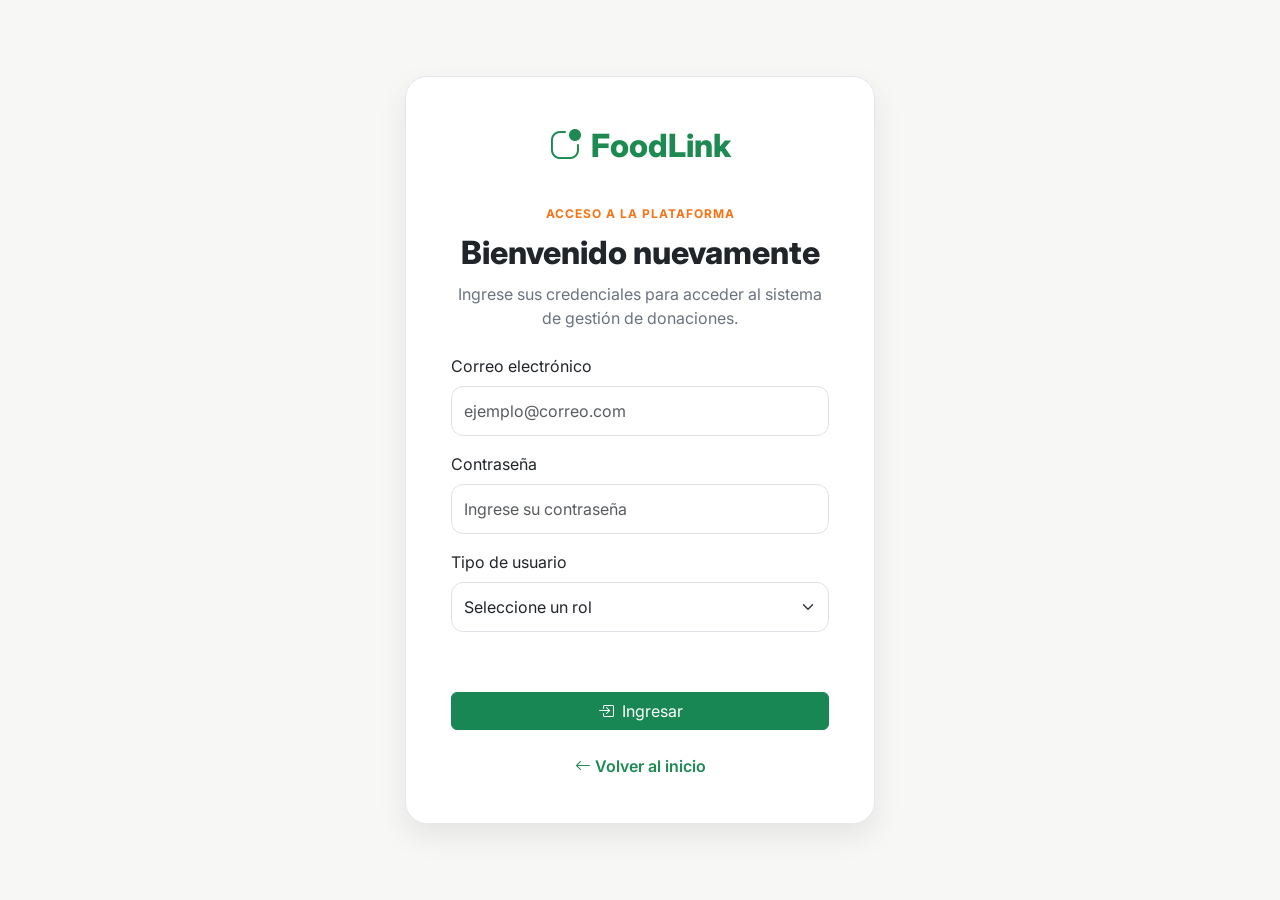
==== login.html @ cddbc554 "Agrega página de inicio y login" ====
<!DOCTYPE html>
<html lang="es">

<head>
    <meta charset="UTF-8">
    <meta name="viewport" content="width=device-width, initial-scale=1.0">
    <title>FoodLink - Login</title>

    <link href="https://cdn.jsdelivr.net/npm/bootstrap@5.3.0/dist/css/bootstrap.min.css" rel="stylesheet">
    <link href="https://cdn.jsdelivr.net/npm/bootstrap-icons@1.11.0/font/bootstrap-icons.css" rel="stylesheet">
    <link href="https://fonts.googleapis.com/css2?family=Inter:wght@400;500;600;700;800&display=swap" rel="stylesheet">

    <link rel="stylesheet" href="./css/login.css">
</head>

<body>

    <main class="login-page">

        <section class="login-card">

            <a href="index.html" class="login-logo">
                <i class="bi bi-app-indicator"></i>
                FoodLink
            </a>

            <div class="text-center mb-4">
                <span class="login-etiqueta">Acceso a la plataforma</span>
                <h1 class="login-title">Bienvenido nuevamente</h1>
                <p class="login-description">
                    Ingrese sus credenciales para acceder al sistema de gestión de donaciones.
                </p>
            </div>

            <form id="loginForm">
                <div class="mb-3">
                    <label for="correo" class="form-label">Correo electrónico</label>
                    <input type="email" class="form-control login-input" id="correo"
                        placeholder="ejemplo@correo.com">
                </div>

                <div class="mb-3">
                    <label for="password" class="form-label">Contraseña</label>
                    <input type="password" class="form-control login-input" id="password"
                        placeholder="Ingrese su contraseña">
                </div>

                <div class="mb-4">
                    <label for="rol" class="form-label">Tipo de usuario</label>
                    <select class="form-select login-input" id="rol">
                        <option value="">Seleccione un rol</option>
                        <option value="donante">Donante</option>
                        <option value="beneficiario">Beneficiario</option>
                        <option value="administrador">Administrador</option>
                    </select>
                </div>

                <p id="mensajeLogin" class="mensaje-login"></p>

                <button type="submit" class="btn btn-success w-100 login-button">
                    <i class="bi bi-box-arrow-in-right me-2"></i>Ingresar
                </button>
            </form>

            <div class="text-center mt-4">
                <a href="index.html" class="volver-link">
                    <i class="bi bi-arrow-left me-1"></i>Volver al inicio
                </a>
            </div>

        </section>

    </main>

    <script src="./js/login.js"></script>
</body>

</html>
---- css/login.css ----
:root{
    --brand-green:#1D8A52;
    --brand-orange:#F97316;
    --bg:#F7F8F6;
    --border:#E5E7EB;
}

*{
    margin:0;
    padding:0;
    box-sizing:border-box;
    font-family:"Inter",sans-serif;
}

body{
    background:var(--bg);
}

.login-page{
    min-height:100vh;
    display:flex;
    justify-content:center;
    align-items:center;
    padding:40px 20px;
}

.login-card{
    width:100%;
    max-width:470px;
    background:#fff;
    border:1px solid var(--border);
    border-radius:22px;
    padding:45px;
    box-shadow:0 12px 30px rgba(0,0,0,.08);
}

.login-logo{
    display:flex;
    justify-content:center;
    align-items:center;
    gap:10px;
    color:var(--brand-green);
    text-decoration:none;
    font-size:2rem;
    font-weight:800;
    margin-bottom:30px;
}

.login-etiqueta{
    color:var(--brand-orange);
    text-transform:uppercase;
    letter-spacing:1px;
    font-size:.75rem;
    font-weight:700;
}

.login-title{
    margin-top:10px;
    font-size:2rem;
    font-weight:800;
}

.login-description{
    color:#6B7280;
    margin-top:10px;
}

.login-input{
    border-radius:12px;
    padding:12px;
}

.login-input:focus{
    border-color:var(--brand-green);
    box-shadow:0 0 0 .2rem rgba(29,138,82,.2);
}

.mensaje-login{
    color:#dc3545;
    font-size:.9rem;
    text-align:center;
    min-height:20px;
}

.volver-link{
    text-decoration:none;
    color:var(--brand-green);
    font-weight:600;
}
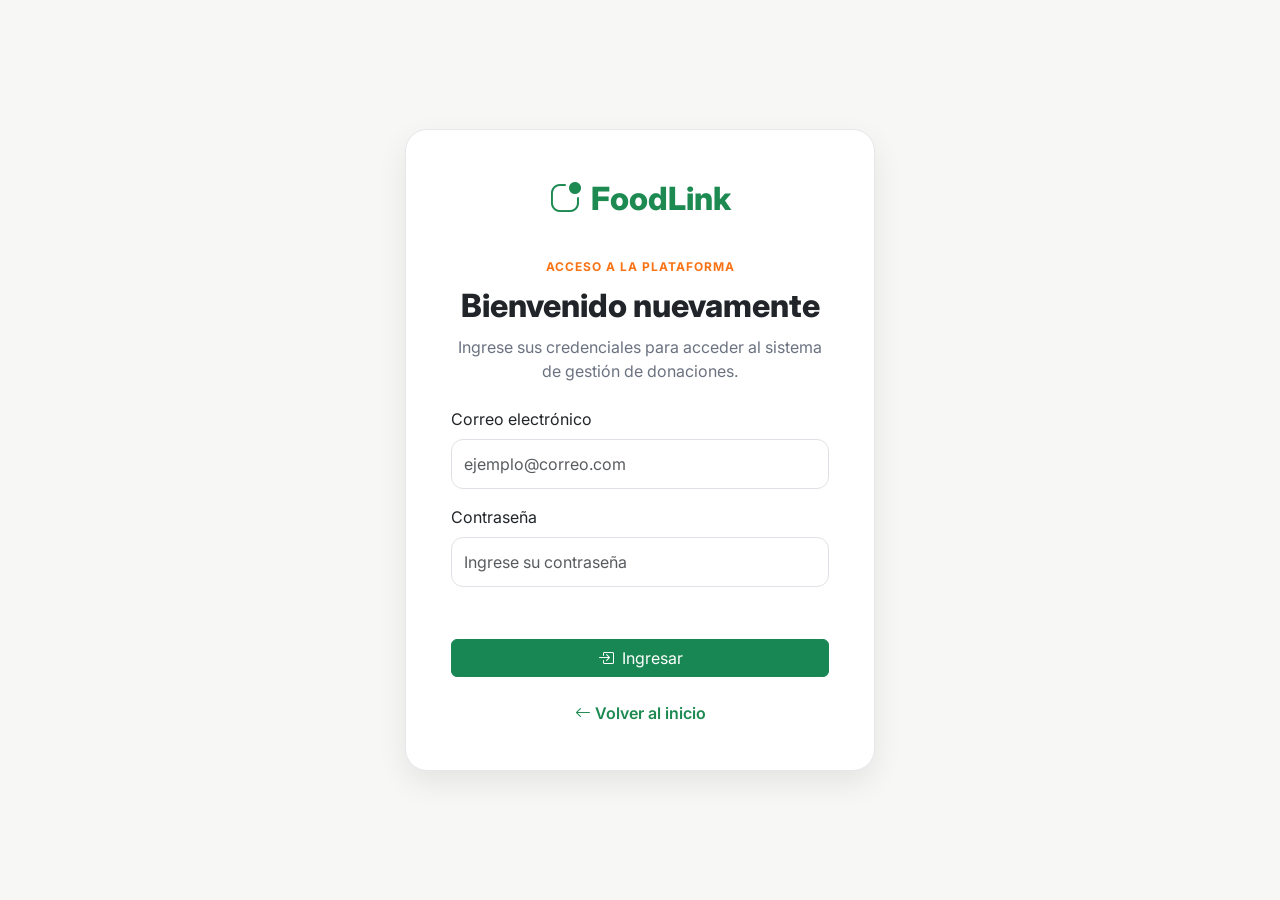
==== commit 4ab483fc: "Se trato de corregir pero no se logro el por que me leia un documento que fue modificado y no el act" ====
--- a/login.html
+++ b/login.html
@@ -36,27 +36,17 @@
                 <div class="mb-3">
                     <label for="correo" class="form-label">Correo electrónico</label>
                     <input type="email" class="form-control login-input" id="correo"
-                        placeholder="ejemplo@correo.com">
+                        placeholder="ejemplo@correo.com" required>
                 </div>
-
+            
                 <div class="mb-3">
                     <label for="password" class="form-label">Contraseña</label>
                     <input type="password" class="form-control login-input" id="password"
-                        placeholder="Ingrese su contraseña">
+                        placeholder="Ingrese su contraseña" required>
                 </div>
-
-                <div class="mb-4">
-                    <label for="rol" class="form-label">Tipo de usuario</label>
-                    <select class="form-select login-input" id="rol">
-                        <option value="">Seleccione un rol</option>
-                        <option value="donante">Donante</option>
-                        <option value="beneficiario">Beneficiario</option>
-                        <option value="administrador">Administrador</option>
-                    </select>
-                </div>
-
+            
                 <p id="mensajeLogin" class="mensaje-login"></p>
-
+            
                 <button type="submit" class="btn btn-success w-100 login-button">
                     <i class="bi bi-box-arrow-in-right me-2"></i>Ingresar
                 </button>
@@ -72,7 +62,7 @@
 
     </main>
 
-    <script src="./js/login.js"></script>
+    <script src="../Proyecto/js/login.js"></script>
 </body>
 
 </html>
